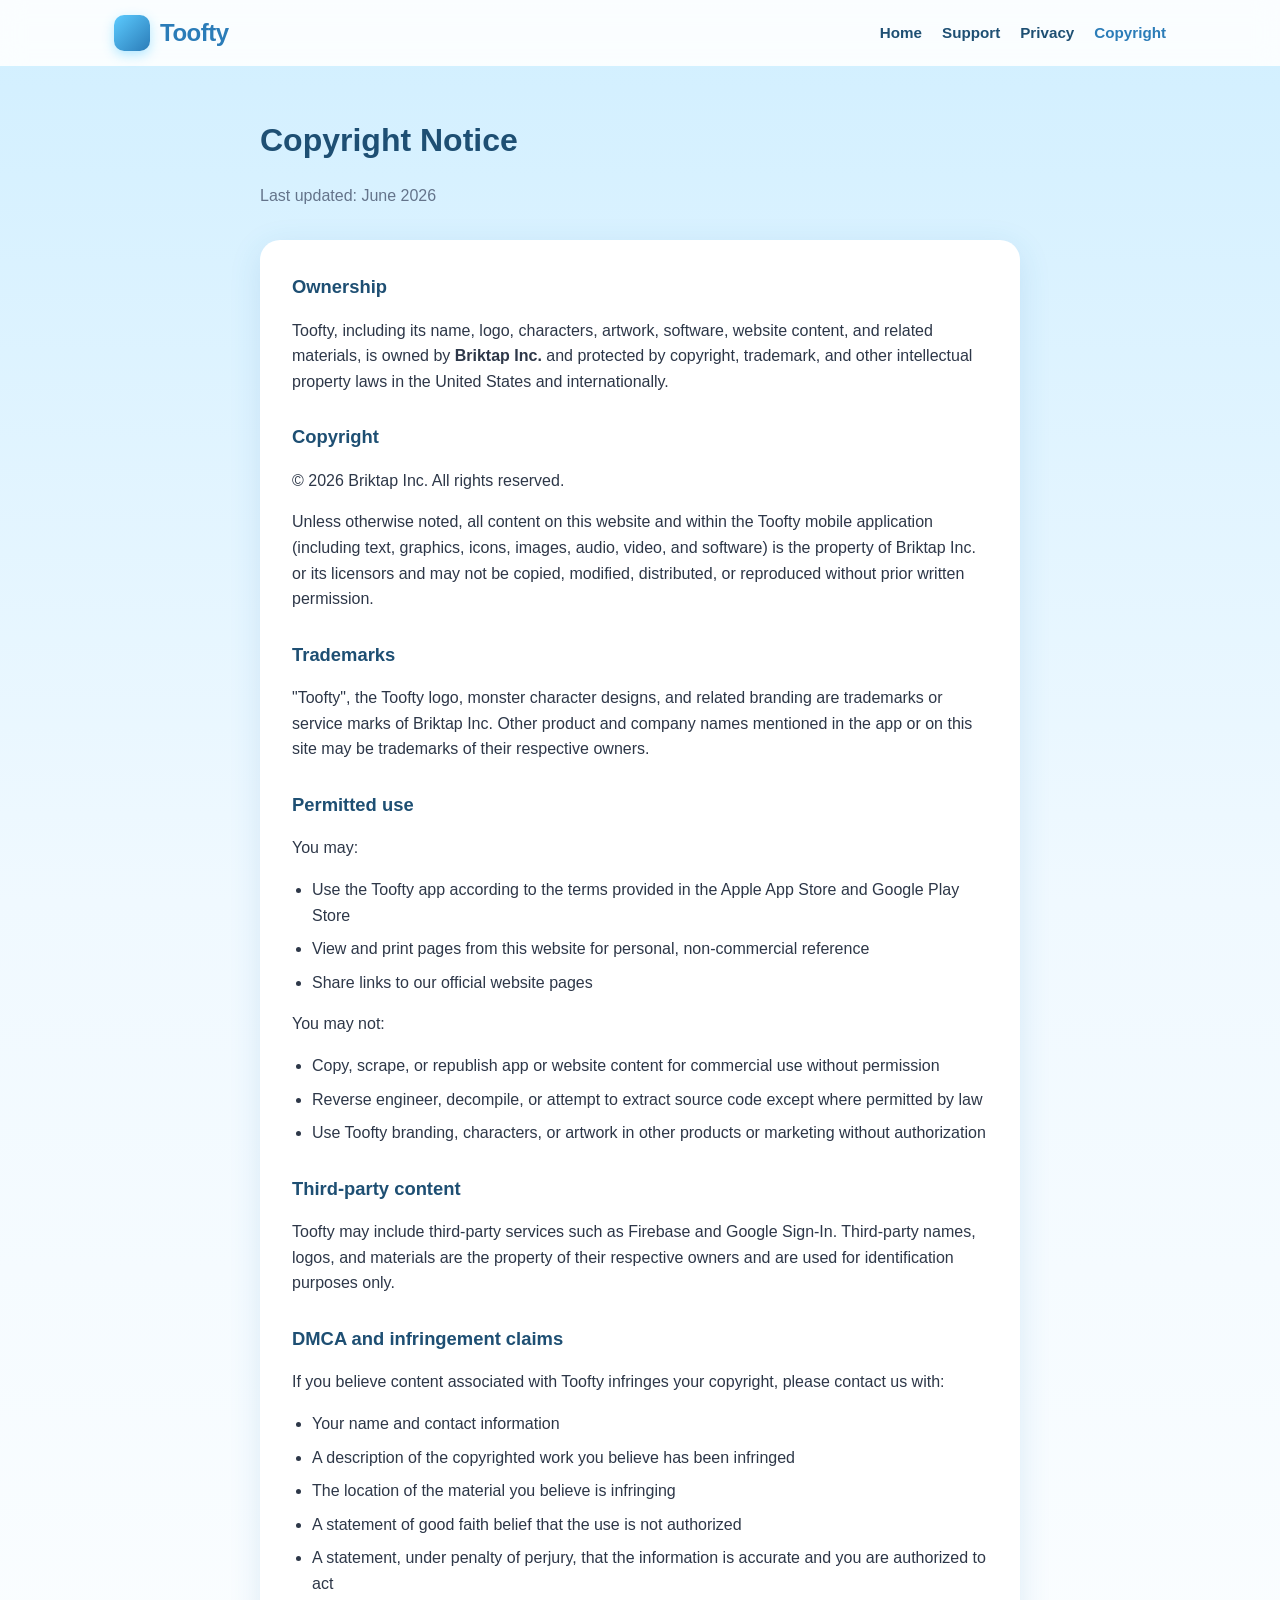
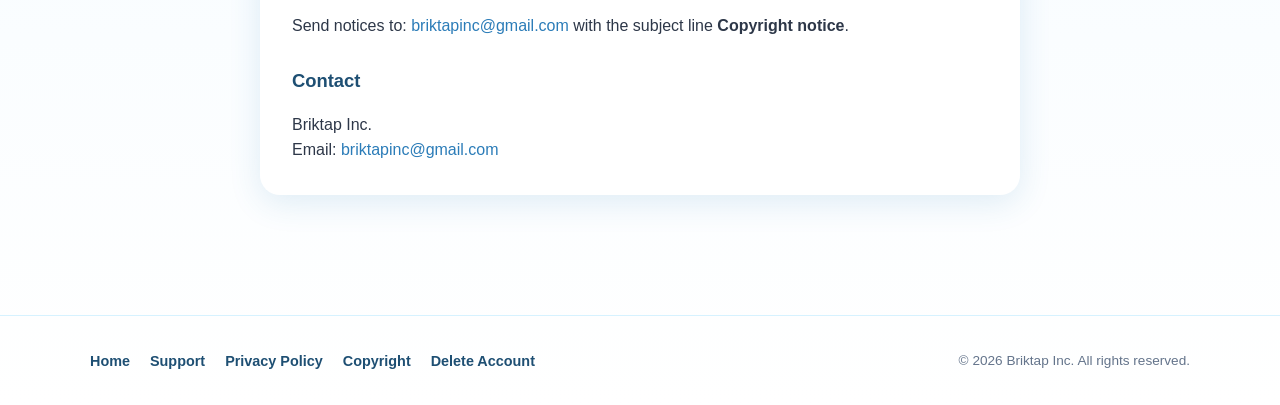
==== hosting/copyright.html @ 8f49e5df "Add branded Toofty marketing site on Firebase Hosting. Create home, privacy, copyright, support, and" ====
<!DOCTYPE html>
<html lang="en">
<head>
  <meta charset="UTF-8">
  <meta name="viewport" content="width=device-width, initial-scale=1.0">
  <meta name="description" content="Toofty Copyright and intellectual property notice from Briktap Inc.">
  <title>Copyright — Toofty</title>
  <link rel="icon" type="image/png" href="assets/hero.png">
  <link rel="stylesheet" href="css/site.css">
</head>
<body>
  <header class="site-header">
    <div class="nav-inner">
      <a class="logo" href="index.html">
        <span class="logo-mark" aria-hidden="true"></span>
        Toofty
      </a>
      <nav aria-label="Main">
        <ul class="nav-links">
          <li><a href="index.html">Home</a></li>
          <li><a href="support.html">Support</a></li>
          <li><a href="privacy.html">Privacy</a></li>
          <li><a href="copyright.html" class="active">Copyright</a></li>
        </ul>
      </nav>
    </div>
  </header>

  <main class="page-main content-page">
    <h1>Copyright Notice</h1>
    <p class="content-meta">Last updated: June 2026</p>

    <div class="content-card">
      <h2>Ownership</h2>
      <p>
        Toofty, including its name, logo, characters, artwork, software, website content, and related materials,
        is owned by <strong>Briktap Inc.</strong> and protected by copyright, trademark, and other intellectual
        property laws in the United States and internationally.
      </p>

      <h2>Copyright</h2>
      <p>
        &copy; 2026 Briktap Inc. All rights reserved.
      </p>
      <p>
        Unless otherwise noted, all content on this website and within the Toofty mobile application
        (including text, graphics, icons, images, audio, video, and software) is the property of Briktap Inc.
        or its licensors and may not be copied, modified, distributed, or reproduced without prior written permission.
      </p>

      <h2>Trademarks</h2>
      <p>
        "Toofty", the Toofty logo, monster character designs, and related branding are trademarks or
        service marks of Briktap Inc. Other product and company names mentioned in the app or on this site
        may be trademarks of their respective owners.
      </p>

      <h2>Permitted use</h2>
      <p>You may:</p>
      <ul>
        <li>Use the Toofty app according to the terms provided in the Apple App Store and Google Play Store</li>
        <li>View and print pages from this website for personal, non-commercial reference</li>
        <li>Share links to our official website pages</li>
      </ul>
      <p>You may not:</p>
      <ul>
        <li>Copy, scrape, or republish app or website content for commercial use without permission</li>
        <li>Reverse engineer, decompile, or attempt to extract source code except where permitted by law</li>
        <li>Use Toofty branding, characters, or artwork in other products or marketing without authorization</li>
      </ul>

      <h2>Third-party content</h2>
      <p>
        Toofty may include third-party services such as Firebase and Google Sign-In. Third-party names,
        logos, and materials are the property of their respective owners and are used for identification
        purposes only.
      </p>

      <h2>DMCA and infringement claims</h2>
      <p>
        If you believe content associated with Toofty infringes your copyright, please contact us with:
      </p>
      <ul>
        <li>Your name and contact information</li>
        <li>A description of the copyrighted work you believe has been infringed</li>
        <li>The location of the material you believe is infringing</li>
        <li>A statement of good faith belief that the use is not authorized</li>
        <li>A statement, under penalty of perjury, that the information is accurate and you are authorized to act</li>
      </ul>
      <p>
        Send notices to: <a href="mailto:briktapinc@gmail.com">briktapinc@gmail.com</a>
        with the subject line <strong>Copyright notice</strong>.
      </p>

      <h2>Contact</h2>
      <p>
        Briktap Inc.<br>
        Email: <a href="mailto:briktapinc@gmail.com">briktapinc@gmail.com</a>
      </p>
    </div>
  </main>

  <footer class="site-footer">
    <div class="footer-inner">
      <ul class="footer-links">
        <li><a href="index.html">Home</a></li>
        <li><a href="support.html">Support</a></li>
        <li><a href="privacy.html">Privacy Policy</a></li>
        <li><a href="copyright.html">Copyright</a></li>
        <li><a href="delete-account.html">Delete Account</a></li>
      </ul>
      <p class="footer-copy">&copy; 2026 Briktap Inc. All rights reserved.</p>
    </div>
  </footer>
</body>
</html>
---- hosting/css/site.css ----
:root {
  --sky: #5ccbff;
  --sky-light: #d1efff;
  --sky-pale: #f0f9ff;
  --toofty-blue: #2b7cb8;
  --toofty-dark: #1e4f73;
  --pink: #ff6b9d;
  --green: #4cd964;
  --purple: #9b7ede;
  --orange: #ff9500;
  --white: #ffffff;
  --text: #2d3748;
  --muted: #64748b;
  --shadow: 0 8px 32px rgba(43, 124, 184, 0.14);
  --radius: 20px;
  --radius-sm: 12px;
}

*,
*::before,
*::after {
  box-sizing: border-box;
}

html {
  scroll-behavior: smooth;
}

body {
  margin: 0;
  font-family: -apple-system, BlinkMacSystemFont, "Segoe UI", Roboto, "Helvetica Neue", sans-serif;
  color: var(--text);
  line-height: 1.6;
  background: linear-gradient(180deg, var(--sky-light) 0%, var(--sky-pale) 45%, #ffffff 100%);
  min-height: 100vh;
}

a {
  color: var(--toofty-blue);
  text-decoration: none;
}

a:hover {
  text-decoration: underline;
}

img {
  max-width: 100%;
  height: auto;
  display: block;
}

.site-header {
  position: sticky;
  top: 0;
  z-index: 100;
  backdrop-filter: blur(12px);
  background: rgba(255, 255, 255, 0.88);
  border-bottom: 1px solid rgba(92, 203, 255, 0.25);
}

.nav-inner {
  max-width: 1100px;
  margin: 0 auto;
  padding: 14px 24px;
  display: flex;
  align-items: center;
  justify-content: space-between;
  gap: 16px;
}

.logo {
  display: flex;
  align-items: center;
  gap: 10px;
  font-size: 1.5rem;
  font-weight: 800;
  color: var(--toofty-blue);
  text-decoration: none;
  letter-spacing: -0.02em;
}

.logo:hover {
  text-decoration: none;
}

.logo-mark {
  width: 36px;
  height: 36px;
  border-radius: 10px;
  background: linear-gradient(135deg, var(--sky) 0%, var(--toofty-blue) 100%);
  box-shadow: 0 4px 12px rgba(92, 203, 255, 0.45);
}

.nav-links {
  display: flex;
  flex-wrap: wrap;
  gap: 8px 20px;
  list-style: none;
  margin: 0;
  padding: 0;
}

.nav-links a {
  font-weight: 600;
  font-size: 0.95rem;
  color: var(--toofty-dark);
  text-decoration: none;
}

.nav-links a:hover,
.nav-links a.active {
  color: var(--toofty-blue);
}

.page-main {
  max-width: 1100px;
  margin: 0 auto;
  padding: 0 24px 64px;
}

.hero {
  display: grid;
  grid-template-columns: 1fr 1fr;
  gap: 40px;
  align-items: center;
  padding: 48px 0 32px;
}

.hero-copy h1 {
  font-size: clamp(2rem, 4vw, 2.75rem);
  line-height: 1.15;
  margin: 0 0 12px;
  color: var(--toofty-dark);
}

.hero-tagline {
  font-size: 1.35rem;
  font-weight: 700;
  color: var(--toofty-blue);
  margin: 0 0 8px;
}

.hero-sub {
  font-size: 1.05rem;
  color: var(--muted);
  margin: 0 0 24px;
}

.hero-image {
  border-radius: var(--radius);
  box-shadow: var(--shadow);
  overflow: hidden;
  background: var(--white);
}

.btn {
  display: inline-block;
  font-weight: 700;
  padding: 14px 28px;
  border-radius: var(--radius-sm);
  text-decoration: none;
  transition: transform 0.15s ease, box-shadow 0.15s ease;
}

.btn:hover {
  text-decoration: none;
  transform: translateY(-1px);
}

.btn-primary {
  background: linear-gradient(135deg, var(--sky) 0%, var(--toofty-blue) 100%);
  color: var(--white);
  box-shadow: 0 6px 20px rgba(92, 203, 255, 0.45);
}

.btn-secondary {
  background: var(--white);
  color: var(--toofty-blue);
  border: 2px solid rgba(92, 203, 255, 0.5);
  margin-left: 12px;
}

.section {
  padding: 48px 0;
}

.section-title {
  text-align: center;
  font-size: 1.75rem;
  color: var(--toofty-dark);
  margin: 0 0 12px;
}

.section-lead {
  text-align: center;
  color: var(--muted);
  max-width: 640px;
  margin: 0 auto 36px;
}

.features {
  display: grid;
  grid-template-columns: repeat(4, 1fr);
  gap: 20px;
}

.feature-card {
  background: var(--white);
  border-radius: var(--radius);
  padding: 28px 20px;
  text-align: center;
  box-shadow: var(--shadow);
}

.feature-icon {
  width: 64px;
  height: 64px;
  border-radius: 50%;
  margin: 0 auto 16px;
  display: flex;
  align-items: center;
  justify-content: center;
  font-size: 1.75rem;
}

.feature-icon.blue { background: rgba(92, 203, 255, 0.25); }
.feature-icon.pink { background: rgba(255, 107, 157, 0.22); }
.feature-icon.green { background: rgba(76, 217, 100, 0.22); }
.feature-icon.purple { background: rgba(155, 126, 222, 0.22); }

.feature-card h3 {
  margin: 0 0 8px;
  font-size: 1rem;
  color: var(--toofty-dark);
}

.feature-card p {
  margin: 0;
  font-size: 0.9rem;
  color: var(--muted);
}

.steps {
  display: grid;
  grid-template-columns: repeat(3, 1fr);
  gap: 24px;
}

.step-card {
  background: var(--white);
  border-radius: var(--radius);
  padding: 28px;
  box-shadow: var(--shadow);
}

.step-num {
  display: inline-flex;
  align-items: center;
  justify-content: center;
  width: 36px;
  height: 36px;
  border-radius: 50%;
  background: var(--sky);
  color: var(--white);
  font-weight: 800;
  margin-bottom: 12px;
}

.step-card h3 {
  margin: 0 0 8px;
  color: var(--toofty-dark);
}

.step-card p {
  margin: 0;
  color: var(--muted);
  font-size: 0.95rem;
}

.cta-band {
  background: linear-gradient(135deg, var(--toofty-blue) 0%, var(--sky) 100%);
  border-radius: var(--radius);
  padding: 48px 32px;
  text-align: center;
  color: var(--white);
  box-shadow: var(--shadow);
}

.cta-band h2 {
  margin: 0 0 12px;
  font-size: 1.75rem;
}

.cta-band p {
  margin: 0 0 24px;
  opacity: 0.95;
}

.cta-band .btn-primary {
  background: var(--white);
  color: var(--toofty-blue);
  box-shadow: 0 6px 20px rgba(0, 0, 0, 0.12);
}

.content-page {
  max-width: 760px;
  margin: 0 auto;
  padding: 48px 0 64px;
}

.content-page h1 {
  font-size: 2rem;
  margin: 0 0 8px;
  color: var(--toofty-dark);
}

.content-meta {
  color: var(--muted);
  margin-bottom: 32px;
}

.content-card {
  background: var(--white);
  border-radius: var(--radius);
  padding: 32px;
  box-shadow: var(--shadow);
  margin-bottom: 24px;
}

.content-card h2 {
  font-size: 1.15rem;
  margin: 28px 0 12px;
  color: var(--toofty-dark);
}

.content-card h2:first-child {
  margin-top: 0;
}

.content-card ul {
  margin: 0;
  padding-left: 1.25rem;
}

.content-card li {
  margin-bottom: 8px;
}

.content-card p:last-child {
  margin-bottom: 0;
}

.support-grid {
  display: grid;
  grid-template-columns: repeat(2, 1fr);
  gap: 20px;
  margin-top: 24px;
}

.support-item {
  background: var(--white);
  border-radius: var(--radius);
  padding: 24px;
  box-shadow: var(--shadow);
}

.support-item h3 {
  margin: 0 0 8px;
  color: var(--toofty-dark);
}

.support-item p {
  margin: 0;
  color: var(--muted);
  font-size: 0.95rem;
}

.site-footer {
  border-top: 1px solid rgba(92, 203, 255, 0.25);
  background: rgba(255, 255, 255, 0.7);
  padding: 32px 24px;
  margin-top: 32px;
}

.footer-inner {
  max-width: 1100px;
  margin: 0 auto;
  display: flex;
  flex-wrap: wrap;
  justify-content: space-between;
  gap: 16px;
  align-items: center;
}

.footer-links {
  display: flex;
  flex-wrap: wrap;
  gap: 8px 20px;
  list-style: none;
  margin: 0;
  padding: 0;
}

.footer-links a {
  font-size: 0.9rem;
  font-weight: 600;
  color: var(--toofty-dark);
  text-decoration: none;
}

.footer-copy {
  font-size: 0.85rem;
  color: var(--muted);
  margin: 0;
}

@media (max-width: 900px) {
  .hero {
    grid-template-columns: 1fr;
    text-align: center;
  }

  .hero-image {
    order: -1;
    max-width: 520px;
    margin: 0 auto;
  }

  .btn-secondary {
    margin-left: 0;
    margin-top: 12px;
  }

  .features {
    grid-template-columns: repeat(2, 1fr);
  }

  .steps {
    grid-template-columns: 1fr;
  }

  .support-grid {
    grid-template-columns: 1fr;
  }
}

@media (max-width: 560px) {
  .nav-inner {
    flex-direction: column;
    align-items: flex-start;
  }

  .features {
    grid-template-columns: 1fr;
  }

  .btn {
    display: block;
    text-align: center;
  }
}
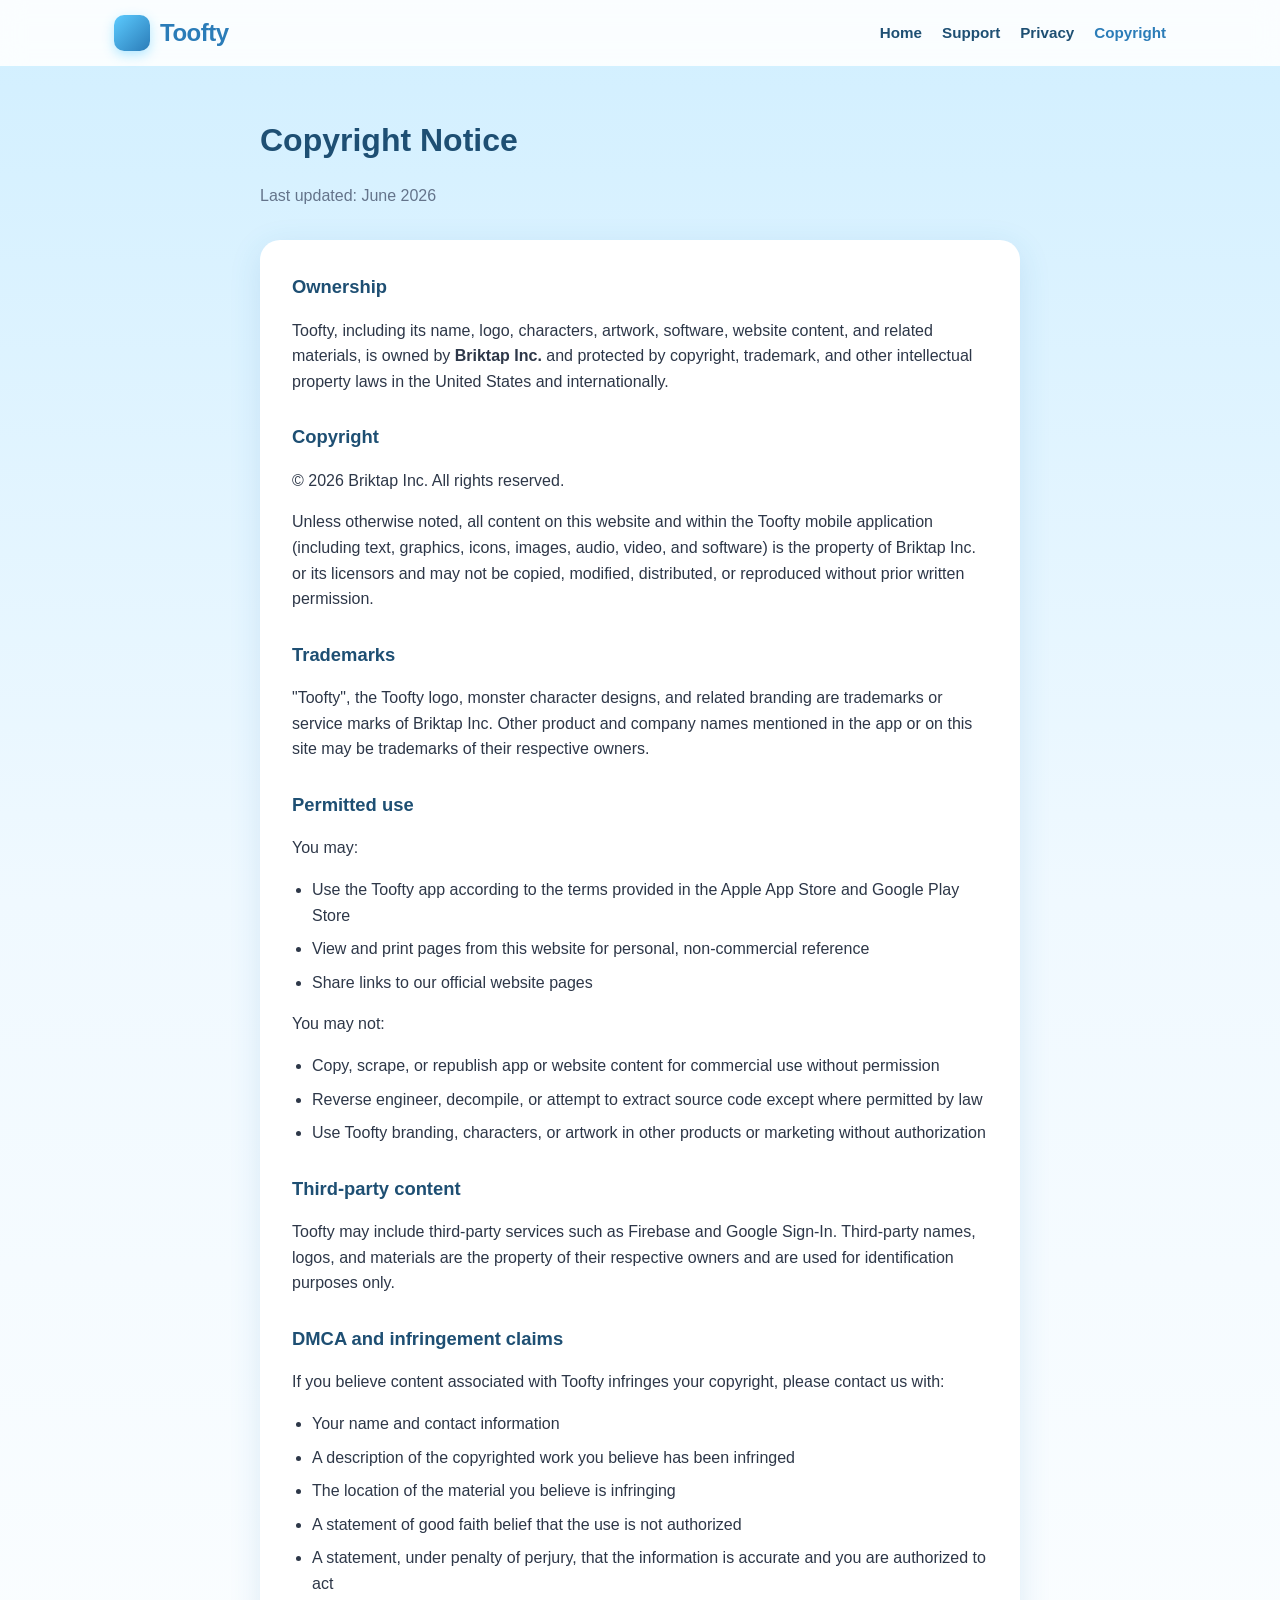
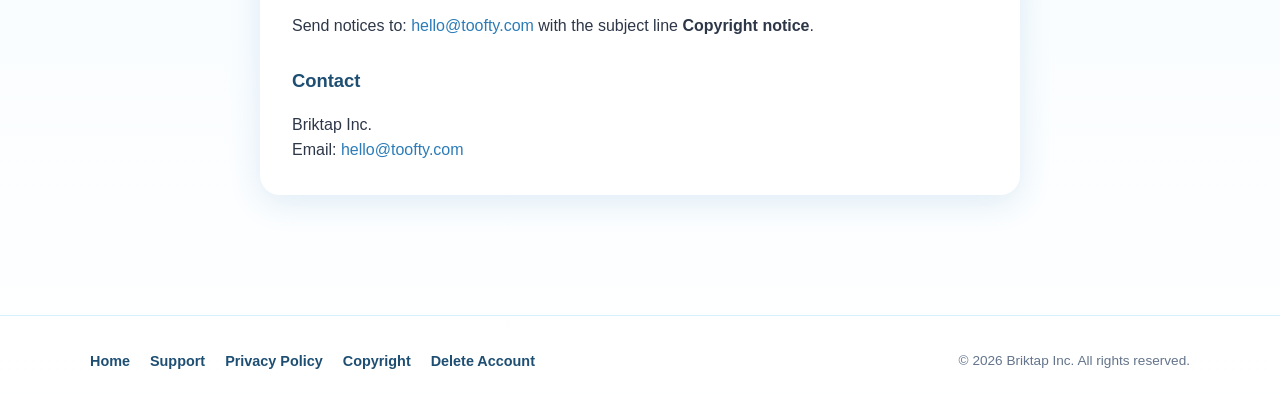
==== commit 2ad6eeb1: "Update support contact email to hello@toofty.com. Align app config, hosting pages, and store listing" ====
--- a/hosting/copyright.html
+++ b/hosting/copyright.html
@@ -88,14 +88,14 @@
         <li>A statement, under penalty of perjury, that the information is accurate and you are authorized to act</li>
       </ul>
       <p>
-        Send notices to: <a href="mailto:briktapinc@gmail.com">briktapinc@gmail.com</a>
+        Send notices to: <a href="mailto:hello@toofty.com">hello@toofty.com</a>
         with the subject line <strong>Copyright notice</strong>.
       </p>
 
       <h2>Contact</h2>
       <p>
         Briktap Inc.<br>
-        Email: <a href="mailto:briktapinc@gmail.com">briktapinc@gmail.com</a>
+        Email: <a href="mailto:hello@toofty.com">hello@toofty.com</a>
       </p>
     </div>
   </main>
